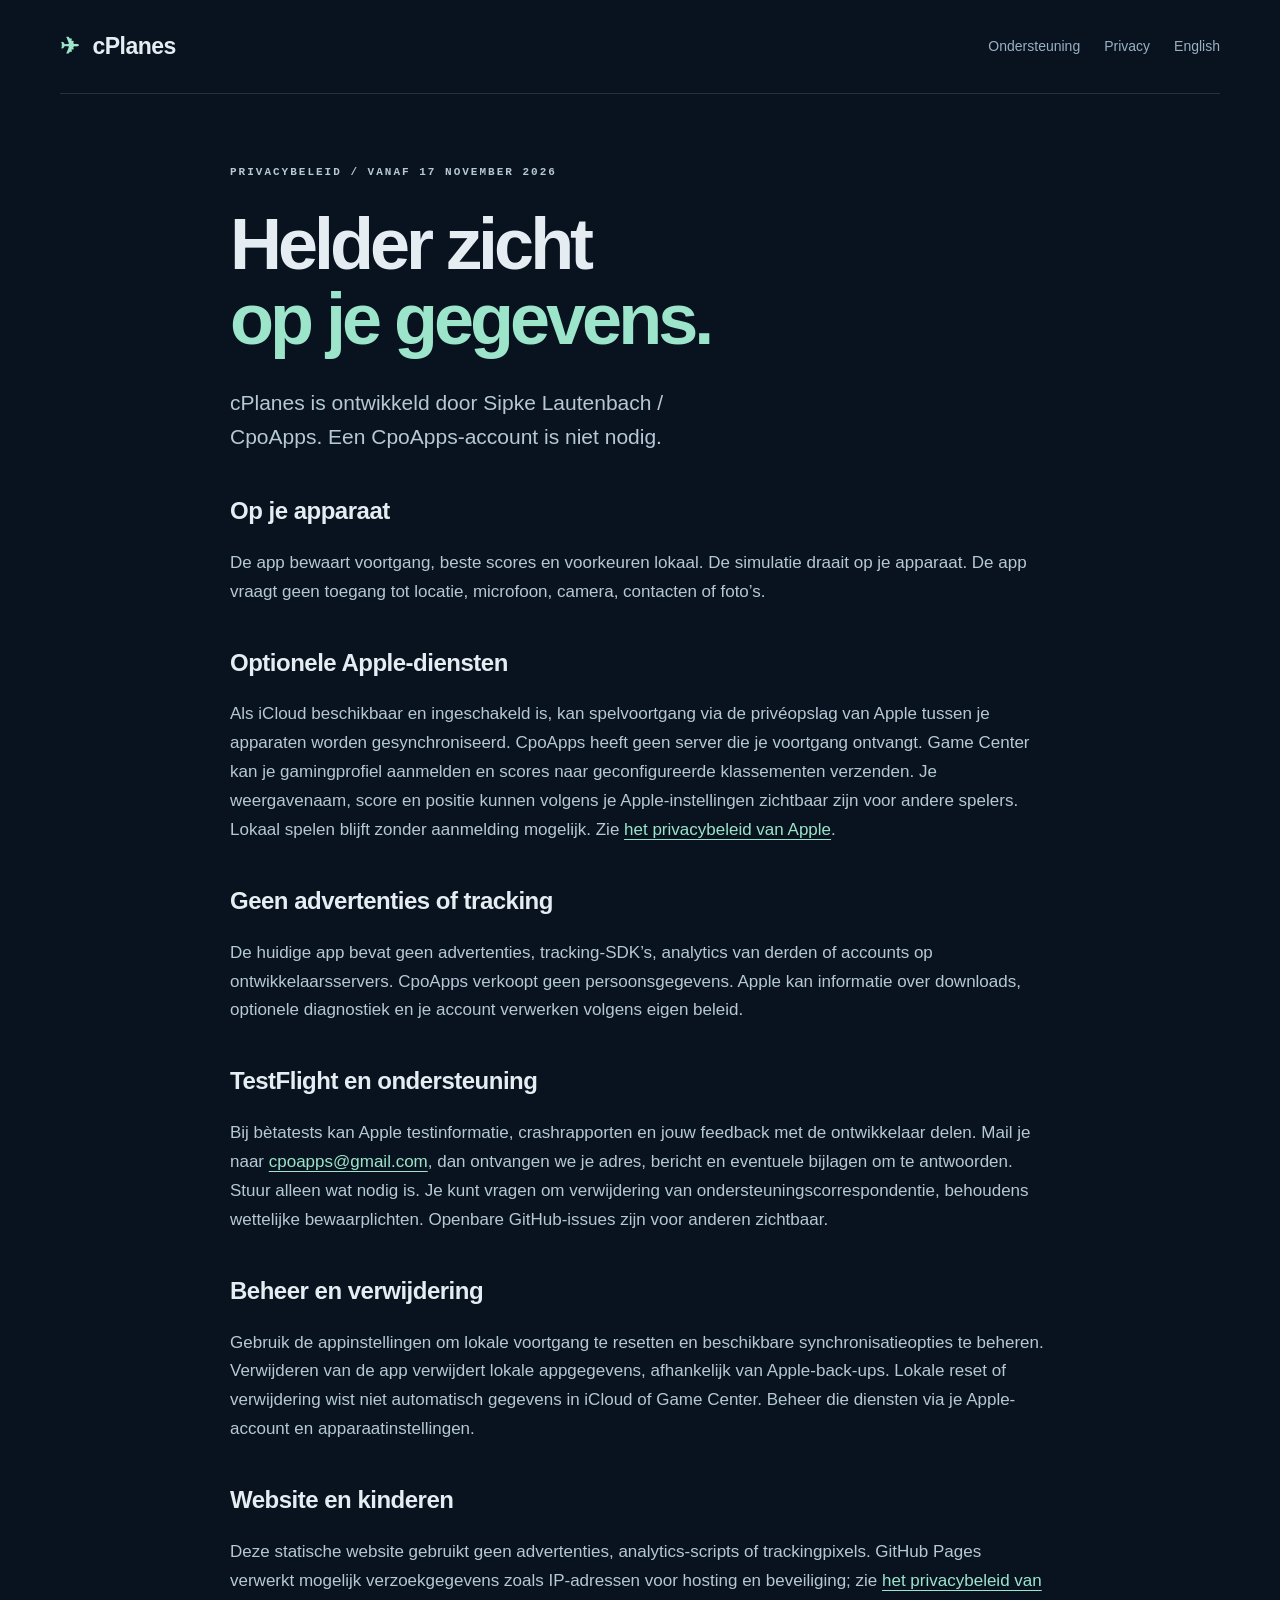
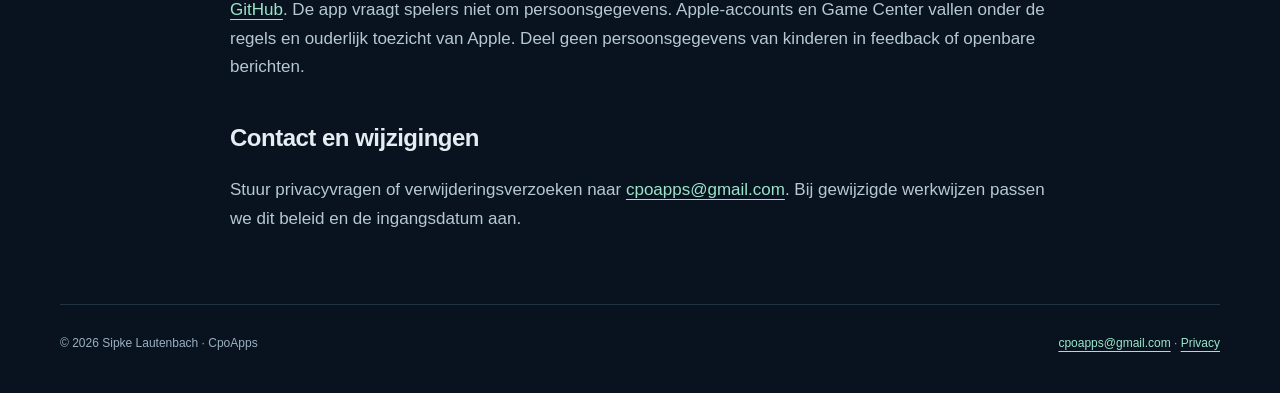
==== privacy-nl.html @ 7b96431a "Publish cPlanes support and privacy pages" ====
<!doctype html>
<html lang="nl"><head><meta charset="utf-8"><meta name="viewport" content="width=device-width,initial-scale=1"><meta name="description" content="Privacybeleid van cPlanes: lokale voortgang, optionele iCloud en Game Center en contact."><meta name="theme-color" content="#08131f"><title>Privacybeleid · cPlanes</title><link rel="canonical" href="https://cpoapps.github.io/cplanes-site/privacy-nl.html"><link rel="stylesheet" href="styles.css"></head>
<body><a class="skip" href="#main">Skip to content</a><header><a class="wordmark" href="index.html"><span class="mark">✈</span> cPlanes</a><nav aria-label="Main"><a href="support-nl.html">Ondersteuning</a><a href="privacy-nl.html">Privacy</a><a href="support.html">English</a></nav></header><main id="main"><article class="prose"><p class="eyebrow">PRIVACYBELEID / VANAF 17 NOVEMBER 2026</p><h1>Helder zicht<br><em>op je gegevens.</em></h1><p class="lead">cPlanes is ontwikkeld door Sipke Lautenbach / CpoApps. Een CpoApps-account is niet nodig.</p><h2>Op je apparaat</h2><p>De app bewaart voortgang, beste scores en voorkeuren lokaal. De simulatie draait op je apparaat. De app vraagt geen toegang tot locatie, microfoon, camera, contacten of foto’s.</p><h2>Optionele Apple-diensten</h2><p>Als iCloud beschikbaar en ingeschakeld is, kan spelvoortgang via de privéopslag van Apple tussen je apparaten worden gesynchroniseerd. CpoApps heeft geen server die je voortgang ontvangt. Game Center kan je gamingprofiel aanmelden en scores naar geconfigureerde klassementen verzenden. Je weergavenaam, score en positie kunnen volgens je Apple-instellingen zichtbaar zijn voor andere spelers. Lokaal spelen blijft zonder aanmelding mogelijk. Zie <a href="https://www.apple.com/legal/privacy/">het privacybeleid van Apple</a>.</p><h2>Geen advertenties of tracking</h2><p>De huidige app bevat geen advertenties, tracking-SDK’s, analytics van derden of accounts op ontwikkelaarsservers. CpoApps verkoopt geen persoonsgegevens. Apple kan informatie over downloads, optionele diagnostiek en je account verwerken volgens eigen beleid.</p><h2>TestFlight en ondersteuning</h2><p>Bij bètatests kan Apple testinformatie, crashrapporten en jouw feedback met de ontwikkelaar delen. Mail je naar <a href="mailto:cpoapps@gmail.com?subject=cPlanes%20support">cpoapps@gmail.com</a>, dan ontvangen we je adres, bericht en eventuele bijlagen om te antwoorden. Stuur alleen wat nodig is. Je kunt vragen om verwijdering van ondersteuningscorrespondentie, behoudens wettelijke bewaarplichten. Openbare GitHub-issues zijn voor anderen zichtbaar.</p><h2>Beheer en verwijdering</h2><p>Gebruik de appinstellingen om lokale voortgang te resetten en beschikbare synchronisatieopties te beheren. Verwijderen van de app verwijdert lokale appgegevens, afhankelijk van Apple-back-ups. Lokale reset of verwijdering wist niet automatisch gegevens in iCloud of Game Center. Beheer die diensten via je Apple-account en apparaatinstellingen.</p><h2>Website en kinderen</h2><p>Deze statische website gebruikt geen advertenties, analytics-scripts of trackingpixels. GitHub Pages verwerkt mogelijk verzoekgegevens zoals IP-adressen voor hosting en beveiliging; zie <a href="https://docs.github.com/en/site-policy/privacy-policies/github-general-privacy-statement">het privacybeleid van GitHub</a>. De app vraagt spelers niet om persoonsgegevens. Apple-accounts en Game Center vallen onder de regels en ouderlijk toezicht van Apple. Deel geen persoonsgegevens van kinderen in feedback of openbare berichten.</p><h2>Contact en wijzigingen</h2><p>Stuur privacyvragen of verwijderingsverzoeken naar <a href="mailto:cpoapps@gmail.com?subject=cPlanes%20support">cpoapps@gmail.com</a>. Bij gewijzigde werkwijzen passen we dit beleid en de ingangsdatum aan.</p></article></main><footer><span>© 2026 Sipke Lautenbach · CpoApps</span><span><a href="mailto:cpoapps@gmail.com?subject=cPlanes%20support">cpoapps@gmail.com</a> · <a href="privacy-nl.html">Privacy</a></span></footer></body></html>
---- styles.css ----
:root{color-scheme:dark;--bg:#08131f;--panel:#101f2d;--line:#213343;--text:#e5edf3;--muted:#9ab0c1;--accent:#9ce4ca}*{box-sizing:border-box}body{margin:0;background:var(--bg);color:var(--text);font:17px/1.7 -apple-system,BlinkMacSystemFont,"Segoe UI",sans-serif}a{color:var(--accent);text-underline-offset:4px}header,footer,main{width:min(1160px,calc(100% - 48px));margin:auto}header{display:flex;align-items:center;justify-content:space-between;gap:20px;padding:27px 0;border-bottom:1px solid var(--line)}nav{display:flex;gap:24px;font-size:14px}nav a{text-decoration:none;color:var(--muted)}.wordmark{font-size:23px;font-weight:750;letter-spacing:-.5px;text-decoration:none;color:var(--text)}.mark{color:var(--accent);margin-right:8px}.hero{position:relative;min-height:620px;padding:80px 0 60px;overflow:hidden}.eyebrow{font:600 11px/1.5 ui-monospace,monospace;letter-spacing:2px;color:var(--accent)}h1{font-size:clamp(48px,6.7vw,84px);line-height:1.05;letter-spacing:-4px;margin:26px 0 28px;font-weight:650}em{font-style:normal;color:var(--accent)}.lead{color:#acc0d0;font-size:20px;line-height:1.65;max-width:530px}.hero h1,.hero .lead,.hero .actions,.hero>.eyebrow{position:relative;z-index:2}.actions{display:flex;align-items:center;gap:18px;flex-wrap:wrap;margin-top:32px}.button{display:inline-block;background:var(--accent);color:#092016;text-decoration:none;padding:12px 20px;border-radius:7px;font-size:14px;font-weight:700}.pill{font:11px ui-monospace,monospace;color:var(--muted)}.radar{position:absolute;width:570px;height:570px;right:-75px;top:30px;border:1px solid #213d42;border-radius:50%;background:repeating-linear-gradient(0deg,transparent,transparent 47px,#17313d 48px),repeating-linear-gradient(90deg,transparent,transparent 47px,#17313d 48px);opacity:.72;transform:rotate(-7deg)}.radar i{position:absolute;border:1px solid #23454a;border-radius:50%;inset:12%}.radar i:nth-child(2){inset:25%}.radar i:nth-child(3){inset:38%}.track{position:absolute;color:var(--accent);font-size:25px;display:flex;gap:10px}.track b{font:11px/1.5 ui-monospace,monospace;display:block}.track small{display:block;font-size:9px;color:var(--muted)}.t1{top:25%;left:34%}.t2{top:51%;left:58%}.t3{top:71%;left:30%}.fix{position:absolute;color:#6d989f;font:10px ui-monospace,monospace}.f1{top:40%;left:40%}.f2{top:66%;left:68%}.cards{display:grid;grid-template-columns:repeat(3,1fr);border-top:1px solid var(--line);border-bottom:1px solid var(--line)}.cards article{padding:28px 30px 28px 0}.cards article+article{border-left:1px solid var(--line);padding-left:30px}.cards h2{font-size:22px;line-height:1.35;letter-spacing:-.6px}.cards p:not(.eyebrow){font-size:15px;color:var(--muted)}.notice{background:var(--panel);border:1px solid var(--line);border-radius:10px;padding:26px 30px;margin:35px 0}.notice h2{margin-top:0}.notice p:last-child{margin-bottom:0}.muted{color:var(--muted);font-size:14px}.prose{max-width:820px;margin:70px auto}.prose h1{font-size:clamp(48px,7vw,72px)}.prose h2{font-size:24px;letter-spacing:-.5px;margin:36px 0 12px}.prose p{color:#b7c8d5}.prose .lead{font-size:21px}.prose .notice p{font-size:16px}details{border-bottom:1px solid var(--line);padding:20px 0}summary{cursor:pointer;font-size:18px;font-weight:600}details p{font-size:16px;margin-bottom:0}footer{border-top:1px solid var(--line);display:flex;justify-content:space-between;gap:20px;flex-wrap:wrap;padding:28px 0 40px;font-size:12px;color:var(--muted)}.skip{position:absolute;left:10px;top:-100px;background:var(--text);color:var(--bg);z-index:99}.skip:focus{top:10px}@media(max-width:850px){.radar{opacity:.25;right:-200px}.hero{min-height:580px}.cards{grid-template-columns:1fr}.cards article,.cards article+article{padding:24px 0;border-left:0}.cards article+article{border-top:1px solid var(--line)}}@media(max-width:520px){header,footer,main{width:calc(100% - 36px)}header{flex-wrap:wrap;padding:20px 0;gap:12px}nav{gap:18px;font-size:12px}.hero{padding-top:50px;min-height:550px}h1{letter-spacing:-2.5px}.lead{font-size:18px}.prose{margin:45px auto}.notice{padding:21px}.prose h1{letter-spacing:-2px}}
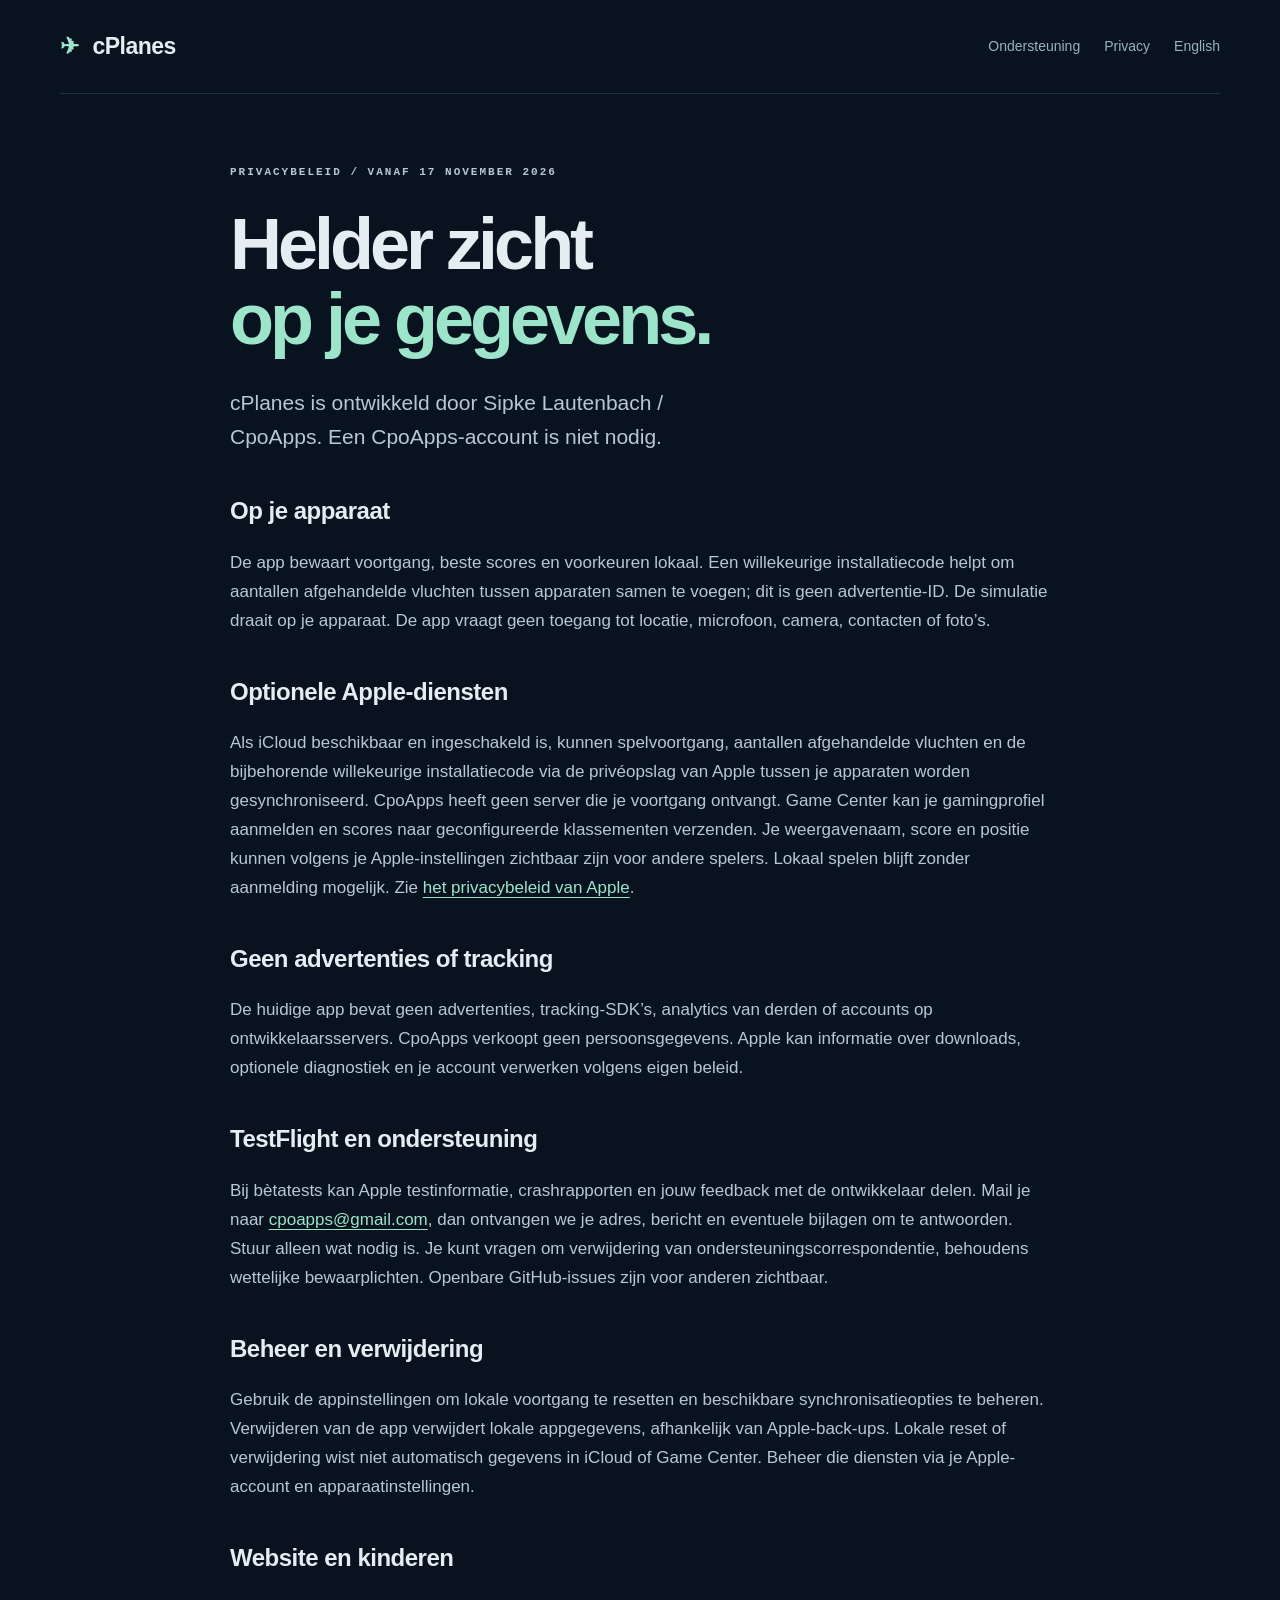
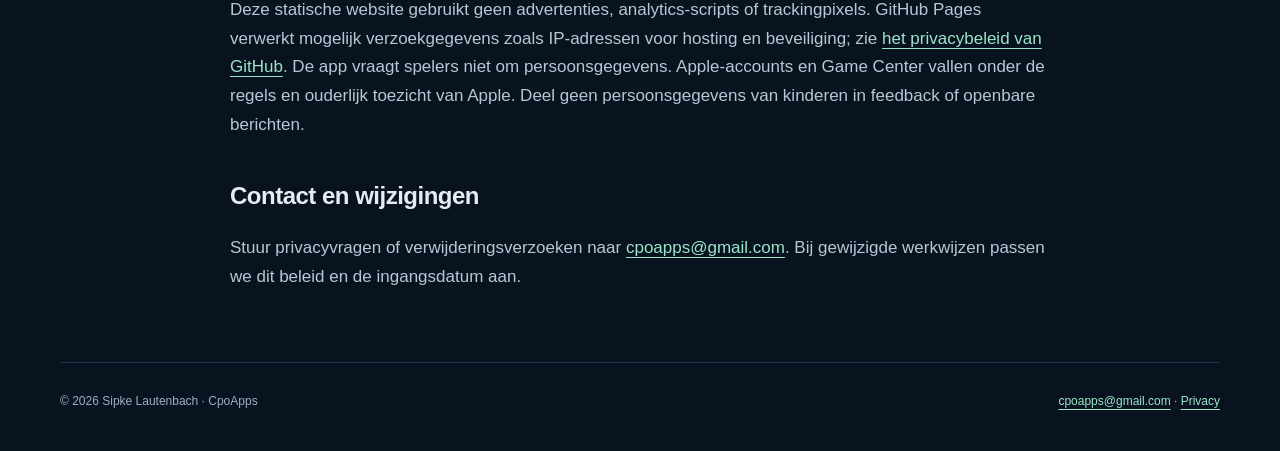
==== commit ac7d0e6e: "Clarify private iCloud progress merge identifier" ====
--- a/privacy-nl.html
+++ b/privacy-nl.html
@@ -1,3 +1,3 @@
 <!doctype html>
 <html lang="nl"><head><meta charset="utf-8"><meta name="viewport" content="width=device-width,initial-scale=1"><meta name="description" content="Privacybeleid van cPlanes: lokale voortgang, optionele iCloud en Game Center en contact."><meta name="theme-color" content="#08131f"><title>Privacybeleid · cPlanes</title><link rel="canonical" href="https://cpoapps.github.io/cplanes-site/privacy-nl.html"><link rel="stylesheet" href="styles.css"></head>
-<body><a class="skip" href="#main">Skip to content</a><header><a class="wordmark" href="index.html"><span class="mark">✈</span> cPlanes</a><nav aria-label="Main"><a href="support-nl.html">Ondersteuning</a><a href="privacy-nl.html">Privacy</a><a href="support.html">English</a></nav></header><main id="main"><article class="prose"><p class="eyebrow">PRIVACYBELEID / VANAF 17 NOVEMBER 2026</p><h1>Helder zicht<br><em>op je gegevens.</em></h1><p class="lead">cPlanes is ontwikkeld door Sipke Lautenbach / CpoApps. Een CpoApps-account is niet nodig.</p><h2>Op je apparaat</h2><p>De app bewaart voortgang, beste scores en voorkeuren lokaal. De simulatie draait op je apparaat. De app vraagt geen toegang tot locatie, microfoon, camera, contacten of foto’s.</p><h2>Optionele Apple-diensten</h2><p>Als iCloud beschikbaar en ingeschakeld is, kan spelvoortgang via de privéopslag van Apple tussen je apparaten worden gesynchroniseerd. CpoApps heeft geen server die je voortgang ontvangt. Game Center kan je gamingprofiel aanmelden en scores naar geconfigureerde klassementen verzenden. Je weergavenaam, score en positie kunnen volgens je Apple-instellingen zichtbaar zijn voor andere spelers. Lokaal spelen blijft zonder aanmelding mogelijk. Zie <a href="https://www.apple.com/legal/privacy/">het privacybeleid van Apple</a>.</p><h2>Geen advertenties of tracking</h2><p>De huidige app bevat geen advertenties, tracking-SDK’s, analytics van derden of accounts op ontwikkelaarsservers. CpoApps verkoopt geen persoonsgegevens. Apple kan informatie over downloads, optionele diagnostiek en je account verwerken volgens eigen beleid.</p><h2>TestFlight en ondersteuning</h2><p>Bij bètatests kan Apple testinformatie, crashrapporten en jouw feedback met de ontwikkelaar delen. Mail je naar <a href="mailto:cpoapps@gmail.com?subject=cPlanes%20support">cpoapps@gmail.com</a>, dan ontvangen we je adres, bericht en eventuele bijlagen om te antwoorden. Stuur alleen wat nodig is. Je kunt vragen om verwijdering van ondersteuningscorrespondentie, behoudens wettelijke bewaarplichten. Openbare GitHub-issues zijn voor anderen zichtbaar.</p><h2>Beheer en verwijdering</h2><p>Gebruik de appinstellingen om lokale voortgang te resetten en beschikbare synchronisatieopties te beheren. Verwijderen van de app verwijdert lokale appgegevens, afhankelijk van Apple-back-ups. Lokale reset of verwijdering wist niet automatisch gegevens in iCloud of Game Center. Beheer die diensten via je Apple-account en apparaatinstellingen.</p><h2>Website en kinderen</h2><p>Deze statische website gebruikt geen advertenties, analytics-scripts of trackingpixels. GitHub Pages verwerkt mogelijk verzoekgegevens zoals IP-adressen voor hosting en beveiliging; zie <a href="https://docs.github.com/en/site-policy/privacy-policies/github-general-privacy-statement">het privacybeleid van GitHub</a>. De app vraagt spelers niet om persoonsgegevens. Apple-accounts en Game Center vallen onder de regels en ouderlijk toezicht van Apple. Deel geen persoonsgegevens van kinderen in feedback of openbare berichten.</p><h2>Contact en wijzigingen</h2><p>Stuur privacyvragen of verwijderingsverzoeken naar <a href="mailto:cpoapps@gmail.com?subject=cPlanes%20support">cpoapps@gmail.com</a>. Bij gewijzigde werkwijzen passen we dit beleid en de ingangsdatum aan.</p></article></main><footer><span>© 2026 Sipke Lautenbach · CpoApps</span><span><a href="mailto:cpoapps@gmail.com?subject=cPlanes%20support">cpoapps@gmail.com</a> · <a href="privacy-nl.html">Privacy</a></span></footer></body></html>+<body><a class="skip" href="#main">Skip to content</a><header><a class="wordmark" href="index.html"><span class="mark">✈</span> cPlanes</a><nav aria-label="Main"><a href="support-nl.html">Ondersteuning</a><a href="privacy-nl.html">Privacy</a><a href="support.html">English</a></nav></header><main id="main"><article class="prose"><p class="eyebrow">PRIVACYBELEID / VANAF 17 NOVEMBER 2026</p><h1>Helder zicht<br><em>op je gegevens.</em></h1><p class="lead">cPlanes is ontwikkeld door Sipke Lautenbach / CpoApps. Een CpoApps-account is niet nodig.</p><h2>Op je apparaat</h2><p>De app bewaart voortgang, beste scores en voorkeuren lokaal. Een willekeurige installatiecode helpt om aantallen afgehandelde vluchten tussen apparaten samen te voegen; dit is geen advertentie-ID. De simulatie draait op je apparaat. De app vraagt geen toegang tot locatie, microfoon, camera, contacten of foto’s.</p><h2>Optionele Apple-diensten</h2><p>Als iCloud beschikbaar en ingeschakeld is, kunnen spelvoortgang, aantallen afgehandelde vluchten en de bijbehorende willekeurige installatiecode via de privéopslag van Apple tussen je apparaten worden gesynchroniseerd. CpoApps heeft geen server die je voortgang ontvangt. Game Center kan je gamingprofiel aanmelden en scores naar geconfigureerde klassementen verzenden. Je weergavenaam, score en positie kunnen volgens je Apple-instellingen zichtbaar zijn voor andere spelers. Lokaal spelen blijft zonder aanmelding mogelijk. Zie <a href="https://www.apple.com/legal/privacy/">het privacybeleid van Apple</a>.</p><h2>Geen advertenties of tracking</h2><p>De huidige app bevat geen advertenties, tracking-SDK’s, analytics van derden of accounts op ontwikkelaarsservers. CpoApps verkoopt geen persoonsgegevens. Apple kan informatie over downloads, optionele diagnostiek en je account verwerken volgens eigen beleid.</p><h2>TestFlight en ondersteuning</h2><p>Bij bètatests kan Apple testinformatie, crashrapporten en jouw feedback met de ontwikkelaar delen. Mail je naar <a href="mailto:cpoapps@gmail.com?subject=cPlanes%20support">cpoapps@gmail.com</a>, dan ontvangen we je adres, bericht en eventuele bijlagen om te antwoorden. Stuur alleen wat nodig is. Je kunt vragen om verwijdering van ondersteuningscorrespondentie, behoudens wettelijke bewaarplichten. Openbare GitHub-issues zijn voor anderen zichtbaar.</p><h2>Beheer en verwijdering</h2><p>Gebruik de appinstellingen om lokale voortgang te resetten en beschikbare synchronisatieopties te beheren. Verwijderen van de app verwijdert lokale appgegevens, afhankelijk van Apple-back-ups. Lokale reset of verwijdering wist niet automatisch gegevens in iCloud of Game Center. Beheer die diensten via je Apple-account en apparaatinstellingen.</p><h2>Website en kinderen</h2><p>Deze statische website gebruikt geen advertenties, analytics-scripts of trackingpixels. GitHub Pages verwerkt mogelijk verzoekgegevens zoals IP-adressen voor hosting en beveiliging; zie <a href="https://docs.github.com/en/site-policy/privacy-policies/github-general-privacy-statement">het privacybeleid van GitHub</a>. De app vraagt spelers niet om persoonsgegevens. Apple-accounts en Game Center vallen onder de regels en ouderlijk toezicht van Apple. Deel geen persoonsgegevens van kinderen in feedback of openbare berichten.</p><h2>Contact en wijzigingen</h2><p>Stuur privacyvragen of verwijderingsverzoeken naar <a href="mailto:cpoapps@gmail.com?subject=cPlanes%20support">cpoapps@gmail.com</a>. Bij gewijzigde werkwijzen passen we dit beleid en de ingangsdatum aan.</p></article></main><footer><span>© 2026 Sipke Lautenbach · CpoApps</span><span><a href="mailto:cpoapps@gmail.com?subject=cPlanes%20support">cpoapps@gmail.com</a> · <a href="privacy-nl.html">Privacy</a></span></footer></body></html>
